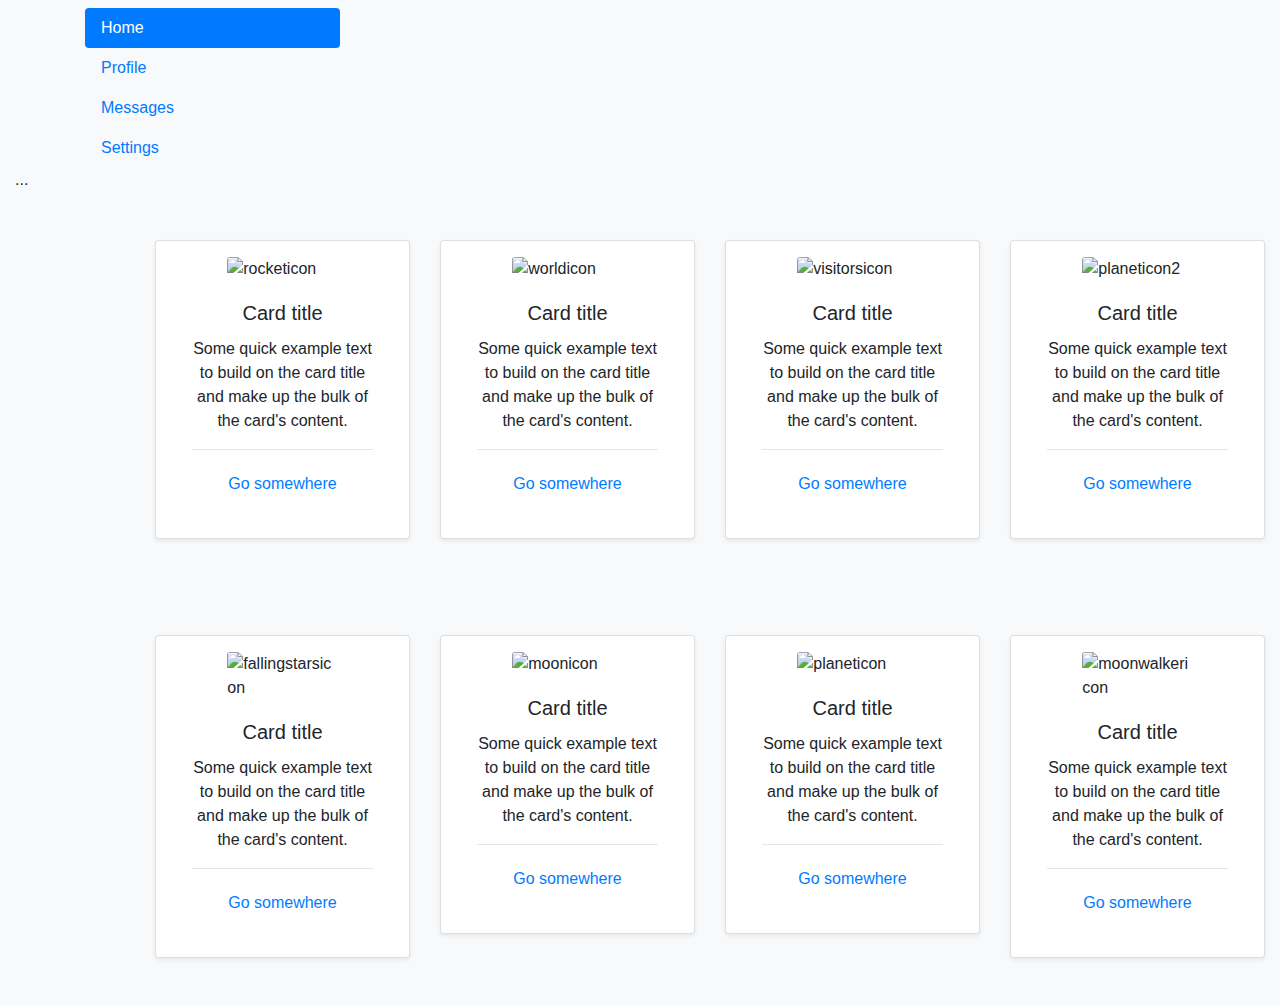
==== index.html @ 41a80973 "setup project fomp" ====
<!DOCTYPE html>
<html lang="en">
<head>
    <meta charset="UTF-8">
    <meta name="viewport" content="width=device-width, initial-scale=1.0">
    <meta http-equiv="X-UA-Compatible" content="ie=edge">
    <link rel="stylesheet" href="https://stackpath.bootstrapcdn.com/bootstrap/4.3.1/css/bootstrap.min.css" integrity="sha384-ggOyR0iXCbMQv3Xipma34MD+dH/1fQ784/j6cY/iJTQUOhcWr7x9JvoRxT2MZw1T" crossorigin="anonymous">
    <link href="https://fonts.googleapis.com/css?family=Quicksand" rel="stylesheet"> 
    <link href="https://fonts.googleapis.com/css?family=Open+Sans" rel="stylesheet"> 


    <title>FOMP</title>

</head>
<body>
       <meta charset="UTF-8">
    <meta name="viewport" content="width=device-width, initial-scale=1.0">
    <meta http-equiv="X-UA-Compatible" content="ie=edge">
    <link rel="stylesheet" href="https://stackpath.bootstrapcdn.com/bootstrap/4.3.1/css/bootstrap.min.css" integrity="sha384-ggOyR0iXCbMQv3Xipma34MD+dH/1fQ784/j6cY/iJTQUOhcWr7x9JvoRxT2MZw1T" crossorigin="anonymous">
    <title>Document</title>
</head>
<body class="background bg-light">
    
    <div class="container">
            <div class="row">
                    <div class="col-3  float-left pt-2">

                        
                            <div class="nav flex-column nav-pills" id="v-pills-tab" role="tablist" aria-orientation="vertical">
                                <a class="nav-link active" id="v-pills-home-tab" data-toggle="pill" href="#v-pills-home" role="tab" aria-controls="v-pills-home" aria-selected="true">Home</a>
                                 <a class="nav-link" id="v-pillscenter block mx-auto float-left margin=2 mx="-profile-tab" data-toggle="pill" href="#v-pills-profile" role="tab" aria-controls="v-pills-profile" aria-selected="false">Profile</a>
                                <a class="nav-link" id="v-pills-messages-tab" data-toggle="pill" href="#v-pills-messages" role="tab" aria-controls="v-pills-messages" aria-selected="false">Messages</a>
                                <a class="nav-link" id="v-pills-settings-tab" data-toggle="pill" href="#v-pills-settings" role="tab" aria-controls="v-pills-settings" aria-selected=":false">Settings</a>
                      </div></div></div>
                    </div>
                    <div class="col-9">
                      <div class="tab-content" id="v-pills-tabContent">
                        <div class="tab-pane fade show active" id="v-pills-home" role="tabpanel" aria-labelledby="v-pills-home-tab">...</div>
                        <div class="tab-pane fade" id="v-pills-profile" role="tabpanel" aria-labelledby="v-pills-profile-tab">...</div>
                        <div class="tab-pane fade" id="v-pills-messages" role="tabpanel" aria-labelledby="v-pills-messages-tab">...</div>
                        <div class="tab-pane fade" id="v-pills-settings" role="tabpanel" aria-labelledby="v-pills-settings-tab">...</div>
                      </div>
                    </div>
                  </div>
    </div>
<div class="container float-right">
        <div class="row">
            <div class="col">
                    <div class="card p-3 mt-5 shadow-sm p-3 mb-5 bg-white rounded">
                            <img src="resources/rocketicon.svg" class="w-50 m-auto card-img-top" alt="rocketicon">
                            <div class="card-body text-center ">
                              <h5 class="card-title">Card title</h5>
                              <p class="card-text">Some quick example text to build on the card title and make up the bulk of the card's content.</p>
                              <hr>
                              <a href="#" class="btn btn-outline-primary rounded-pill border-0">Go somewhere</a>
                            </div>
                          </div>
            </div>
            <div class="col">
                    <div class="card p-3 mt-5 shadow-sm p-3 mb-5 bg-white rounded">
                            <img src="resources/worldicon.svg" class="w-50 m-auto card-img-top" alt="worldicon">
                            <div class="card-body text-center ">
                              <h5 class="card-title">Card title</h5>
                              <p class="card-text">Some quick example text to build on the card title and make up the bulk of the card's content.</p>
                              <hr>
                              <a href="#" class="btn btn-outline-primary rounded-pill border-0">Go somewhere</a>
                            </div>
                          </div>
            </div>
            <div class="col">
                    <div class="card p-3 mt-5 shadow-sm p-3 mb-5 bg-white rounded">
                            <img src="resources/visitorsicon.png" class="w-50 m-auto card-img-top" alt="visitorsicon">
                            <div class="card-body text-center ">
                              <h5 class="card-title">Card title</h5>
                              <p class="card-text">Some quick example text to build on the card title and make up the bulk of the card's content.</p>
                              <hr>
                              <a href="#" class="btn btn-outline-primary rounded-pill border-0">Go somewhere</a>
                            </div>
                          </div>
            </div>
            <div class="col">
                    <div class="card p-3 mt-5 shadow-sm p-3 mb-5 bg-white rounded">
                            <img src="resources/planeticon2.png" class="w-50 m-auto card-img-top" alt="planeticon2">
                            <div class="card-body text-center ">
                              <h5 class="card-title">Card title</h5>
                              <p class="card-text">Some quick example text to build on the card title and make up the bulk of the card's content.</p>
                              <hr>
                              <a href="#" class="btn btn-outline-primary rounded-pill border-0">Go somewhere</a>
                            </div>
                          </div>
            </div> 
    </div> 
 <div class="row"> 
        <div class="col">
                <div class="card p-3 mt-5 shadow-sm p-3 mb-5 bg-white rounded">
                        <img src="resources/fallingstarsicon.svg" class="w-50 m-auto card-img-top" alt="fallingstarsicon">
                        <div class="card-body text-center ">
                          <h5 class="card-title">Card title</h5>
                          <p class="card-text">Some quick example text to build on the card title and make up the bulk of the card's content.</p>
                          <hr>
                          <a href="#" class="btn btn-outline-primary rounded-pill border-0">Go somewhere</a>
                        </div>
                      </div>
        </div>
        <div class="col">
                <div class="card p-3 mt-5 shadow-sm p-3 mb-5 bg-white rounded">
                        <img src="resources/moonicon.png" class="w-50 m-auto card-img-top" alt="moonicon">
                        <div class="card-body text-center ">
                          <h5 class="card-title">Card title</h5>
                          <p class="card-text">Some quick example text to build on the card title and make up the bulk of the card's content.</p>
                          <hr>
                          <a href="#" class="btn btn-outline-primary rounded-pill border-0">Go somewhere</a>
                        </div>
                      </div>
        </div>
        <div class="col">
                <div class="card p-3 mt-5 shadow-sm p-3 mb-5 bg-white rounded">
                        <img src="resources/planeticon .png" class="w-50 m-auto card-img-top" alt="planeticon ">
                        <div class="card-body text-center ">
                          <h5 class="card-title">Card title</h5>
                          <p class="card-text">Some quick example text to build on the card title and make up the bulk of the card's content.</p>
                          <hr>
                          <a href="#" class="btn btn-outline-primary rounded-pill border-0">Go somewhere</a>
                        </div>
                      </div>
        </div>
        <div class="col">
                <div class="card p-3 mt-5 shadow-sm p-3 mb-5 bg-white rounded">
                        <img src="resources/moonwalkericon.png" class="w-50 m-auto card-img-top" alt="moonwalkericon">
                        <div class="card-body text-center ">
                          <h5 class="card-title">Card title</h5>
                          <p class="card-text">Some quick example text to build on the card title and make up the bulk of the card's content.</p>
                          <hr>
                          <a href="#" class="btn btn-outline-primary rounded-pill border-0">Go somewhere</a>
                        </div>
                      </div>
        </div>
        
    </div>
</div>
</body>
<script src="https://code.jquery.com/jquery-3.3.1.slim.min.js" integrity="sha384-q8i/X+965DzO0rT7abK41JStQIAqVgRVzpbzo5smXKp4YfRvH+8abtTE1Pi6jizo" crossorigin="anonymous"></script>
<script src="https://cdnjs.cloudflare.com/ajax/libs/popper.js/1.14.7/umd/popper.min.js" integrity="sha384-UO2eT0CpHqdSJQ6hJty5KVphtPhzWj9WO1clHTMGa3JDZwrnQq4sF86dIHNDz0W1" crossorigin="anonymous"></script>
<script src="https://stackpath.bootstrapcdn.com/bootstrap/4.3.1/js/bootstrap.min.js" integrity="sha384-JjSmVgyd0p3pXB1rRibZUAYoIIy6OrQ6VrjIEaFf/nJGzIxFDsf4x0xIM+B07jRM" crossorigin="anonymous"></script>
</html>
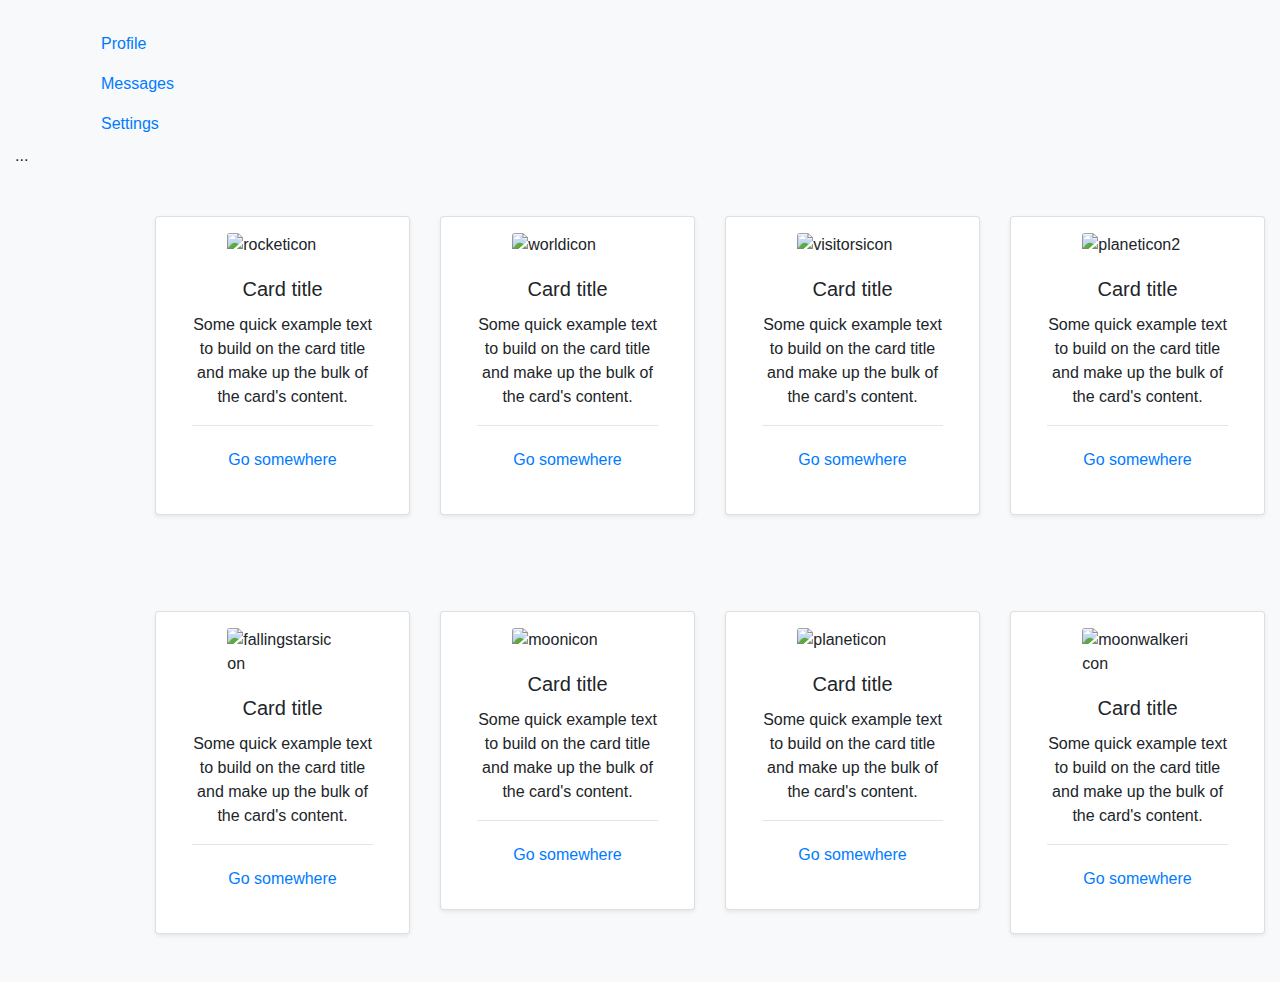
==== commit b08eb74b: "FOMP3" ====
--- a/index.html
+++ b/index.html
@@ -16,8 +16,7 @@
        <meta charset="UTF-8">
     <meta name="viewport" content="width=device-width, initial-scale=1.0">
     <meta http-equiv="X-UA-Compatible" content="ie=edge">
-    <link rel="stylesheet" href="https://stackpath.bootstrapcdn.com/bootstrap/4.3.1/css/bootstrap.min.css" integrity="sha384-ggOyR0iXCbMQv3Xipma34MD+dH/1fQ784/j6cY/iJTQUOhcWr7x9JvoRxT2MZw1T" crossorigin="anonymous">
-    <title>Document</title>
+
 </head>
 <body class="background bg-light">
     
@@ -26,8 +25,10 @@
                     <div class="col-3  float-left pt-2">
 
                         
-                            <div class="nav flex-column nav-pills" id="v-pills-tab" role="tablist" aria-orientation="vertical">
-                                <a class="nav-link active" id="v-pills-home-tab" data-toggle="pill" href="#v-pills-home" role="tab" aria-controls="v-pills-home" aria-selected="true">Home</a>
+                            <div class="body" id="v-pills-tab" role="tablist" aria-orientation="vertical">
+                                <a class="nav-link active" id="v-pills-home-tab" data-toggle="pill" href="#v-pills-home" role="tab" aria-controls="v-pills-home" aria-selected="true">
+
+                                </a>
                                  <a class="nav-link" id="v-pillscenter block mx-auto float-left margin=2 mx="-profile-tab" data-toggle="pill" href="#v-pills-profile" role="tab" aria-controls="v-pills-profile" aria-selected="false">Profile</a>
                                 <a class="nav-link" id="v-pills-messages-tab" data-toggle="pill" href="#v-pills-messages" role="tab" aria-controls="v-pills-messages" aria-selected="false">Messages</a>
                                 <a class="nav-link" id="v-pills-settings-tab" data-toggle="pill" href="#v-pills-settings" role="tab" aria-controls="v-pills-settings" aria-selected=":false">Settings</a>
@@ -47,7 +48,7 @@
         <div class="row">
             <div class="col">
                     <div class="card p-3 mt-5 shadow-sm p-3 mb-5 bg-white rounded">
-                            <img src="resources/rocketicon.svg" class="w-50 m-auto card-img-top" alt="rocketicon">
+                            <img src="RESOURCES/" class="w-50 m-auto card-img-top" alt="rocketicon">
                             <div class="card-body text-center ">
                               <h5 class="card-title">Card title</h5>
                               <p class="card-text">Some quick example text to build on the card title and make up the bulk of the card's content.</p>
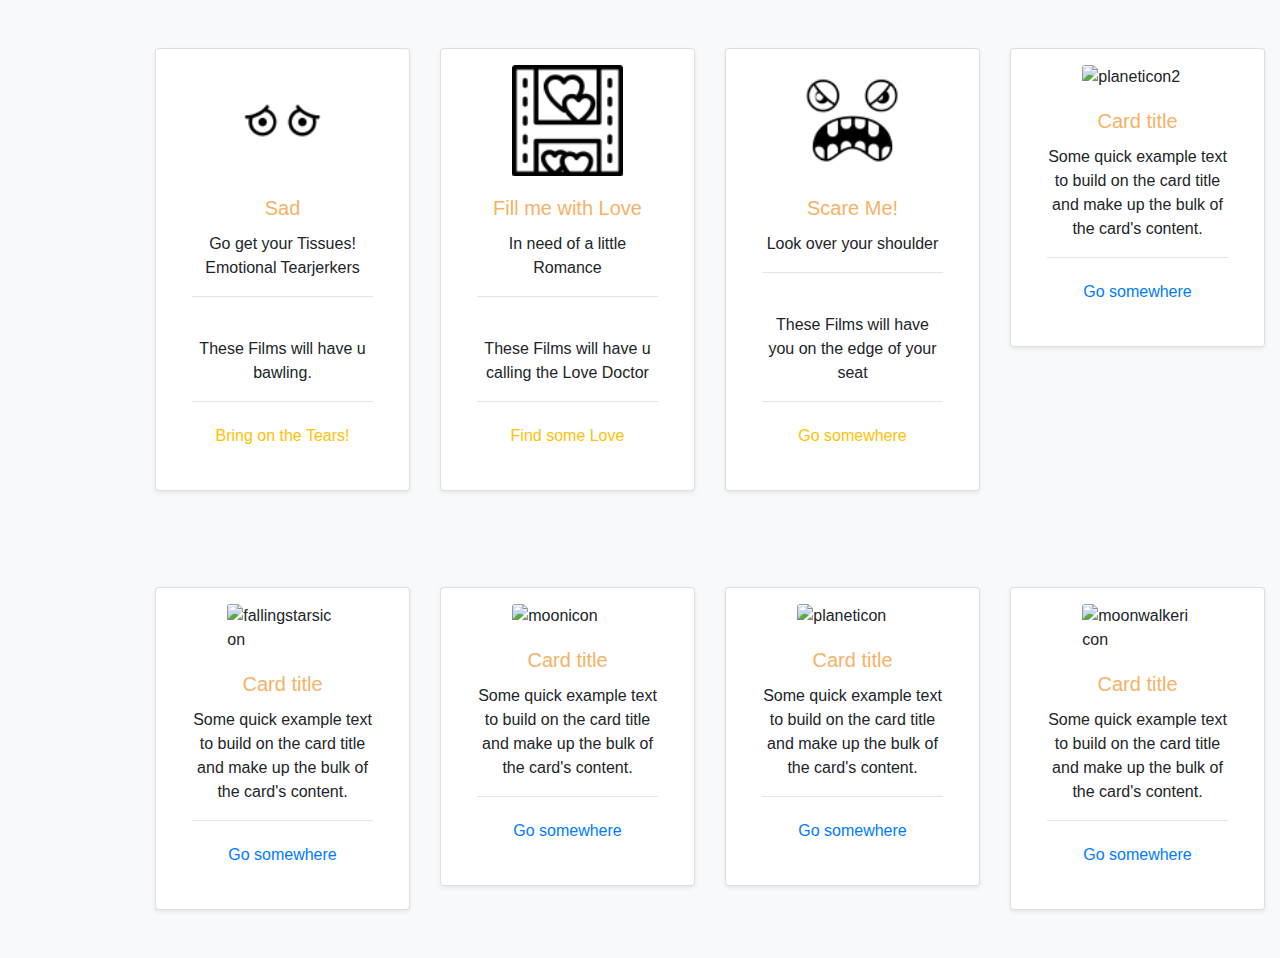
==== commit 8956b6e0: "FOMP" ====
--- a/index.html
+++ b/index.html
@@ -5,6 +5,7 @@
     <meta name="viewport" content="width=device-width, initial-scale=1.0">
     <meta http-equiv="X-UA-Compatible" content="ie=edge">
     <link rel="stylesheet" href="https://stackpath.bootstrapcdn.com/bootstrap/4.3.1/css/bootstrap.min.css" integrity="sha384-ggOyR0iXCbMQv3Xipma34MD+dH/1fQ784/j6cY/iJTQUOhcWr7x9JvoRxT2MZw1T" crossorigin="anonymous">
+    <link rel="stylesheet" href="stylesheet.css">
     <link href="https://fonts.googleapis.com/css?family=Quicksand" rel="stylesheet"> 
     <link href="https://fonts.googleapis.com/css?family=Open+Sans" rel="stylesheet"> 
 
@@ -22,60 +23,43 @@
     
     <div class="container">
             <div class="row">
-                    <div class="col-3  float-left pt-2">
-
-                        
-                            <div class="body" id="v-pills-tab" role="tablist" aria-orientation="vertical">
-                                <a class="nav-link active" id="v-pills-home-tab" data-toggle="pill" href="#v-pills-home" role="tab" aria-controls="v-pills-home" aria-selected="true">
-
-                                </a>
-                                 <a class="nav-link" id="v-pillscenter block mx-auto float-left margin=2 mx="-profile-tab" data-toggle="pill" href="#v-pills-profile" role="tab" aria-controls="v-pills-profile" aria-selected="false">Profile</a>
-                                <a class="nav-link" id="v-pills-messages-tab" data-toggle="pill" href="#v-pills-messages" role="tab" aria-controls="v-pills-messages" aria-selected="false">Messages</a>
-                                <a class="nav-link" id="v-pills-settings-tab" data-toggle="pill" href="#v-pills-settings" role="tab" aria-controls="v-pills-settings" aria-selected=":false">Settings</a>
-                      </div></div></div>
+                    
+        
                     </div>
-                    <div class="col-9">
-                      <div class="tab-content" id="v-pills-tabContent">
-                        <div class="tab-pane fade show active" id="v-pills-home" role="tabpanel" aria-labelledby="v-pills-home-tab">...</div>
-                        <div class="tab-pane fade" id="v-pills-profile" role="tabpanel" aria-labelledby="v-pills-profile-tab">...</div>
-                        <div class="tab-pane fade" id="v-pills-messages" role="tabpanel" aria-labelledby="v-pills-messages-tab">...</div>
-                        <div class="tab-pane fade" id="v-pills-settings" role="tabpanel" aria-labelledby="v-pills-settings-tab">...</div>
-                      </div>
-                    </div>
-                  </div>
+         </div>
     </div>
 <div class="container float-right">
         <div class="row">
             <div class="col">
                     <div class="card p-3 mt-5 shadow-sm p-3 mb-5 bg-white rounded">
-                            <img src="RESOURCES/" class="w-50 m-auto card-img-top" alt="rocketicon">
+                            <img src="RESOURCES/sad.png" class="w-50 m-auto card-img-top" alt="tearsicon">
                             <div class="card-body text-center ">
-                              <h5 class="card-title">Card title</h5>
-                              <p class="card-text">Some quick example text to build on the card title and make up the bulk of the card's content.</p>
+                              <h5 class="card-title"> Sad </h5>
+                              <p class="card-text"> Go get your Tissues! </br> Emotional Tearjerkers <hr></br> These Films will have u bawling.</p>
                               <hr>
-                              <a href="#" class="btn btn-outline-primary rounded-pill border-0">Go somewhere</a>
+                              <a href="#" class="btn btn-outline-warning rounded-pill border-0">Bring on the Tears!</a>
                             </div>
                           </div>
             </div>
             <div class="col">
                     <div class="card p-3 mt-5 shadow-sm p-3 mb-5 bg-white rounded">
-                            <img src="resources/worldicon.svg" class="w-50 m-auto card-img-top" alt="worldicon">
+                            <img src="RESOURCES/heartmovie.png" class="w-50 m-auto card-img-top" alt="lovedoctoricon">
                             <div class="card-body text-center ">
-                              <h5 class="card-title">Card title</h5>
-                              <p class="card-text">Some quick example text to build on the card title and make up the bulk of the card's content.</p>
+                              <h5 class="card-title">Fill me with Love</h5>
+                              <p class="card-text-"> In need of a little Romance <hr> </br> These Films will have u calling the Love Doctor </p>
                               <hr>
-                              <a href="#" class="btn btn-outline-primary rounded-pill border-0">Go somewhere</a>
+                              <a href="#" class="btn btn-outline-warning rounded-pill border-0"> Find some Love </a>
                             </div>
                           </div>
             </div>
             <div class="col">
                     <div class="card p-3 mt-5 shadow-sm p-3 mb-5 bg-white rounded">
-                            <img src="resources/visitorsicon.png" class="w-50 m-auto card-img-top" alt="visitorsicon">
+                            <img src="RESOURCES/monster.png" class="w-50 m-auto card-img-top" alt="monstericon">
                             <div class="card-body text-center ">
-                              <h5 class="card-title">Card title</h5>
-                              <p class="card-text">Some quick example text to build on the card title and make up the bulk of the card's content.</p>
+                              <h5 class="card-title">Scare Me!</h5>
+                              <p class="card-text"> Look over your shoulder <hr> </br> These Films will have you on the edge of your seat</p>
                               <hr>
-                              <a href="#" class="btn btn-outline-primary rounded-pill border-0">Go somewhere</a>
+                              <a href="#" class="btn btn-outline-warning rounded-pill border-0">Go somewhere</a>
                             </div>
                           </div>
             </div>
--- a/stylesheet.css
+++ b/stylesheet.css
@@ -0,0 +1,8 @@
+h1, title{ color: #f79d65
+    font-family: 'Quicksand', sans-serif;
+}
+body {color: #f27059
+    font-family: 'Open Sans', sans-serif;
+}
+
+h1, h2, h3, h4, h5 {color: #f7b267;}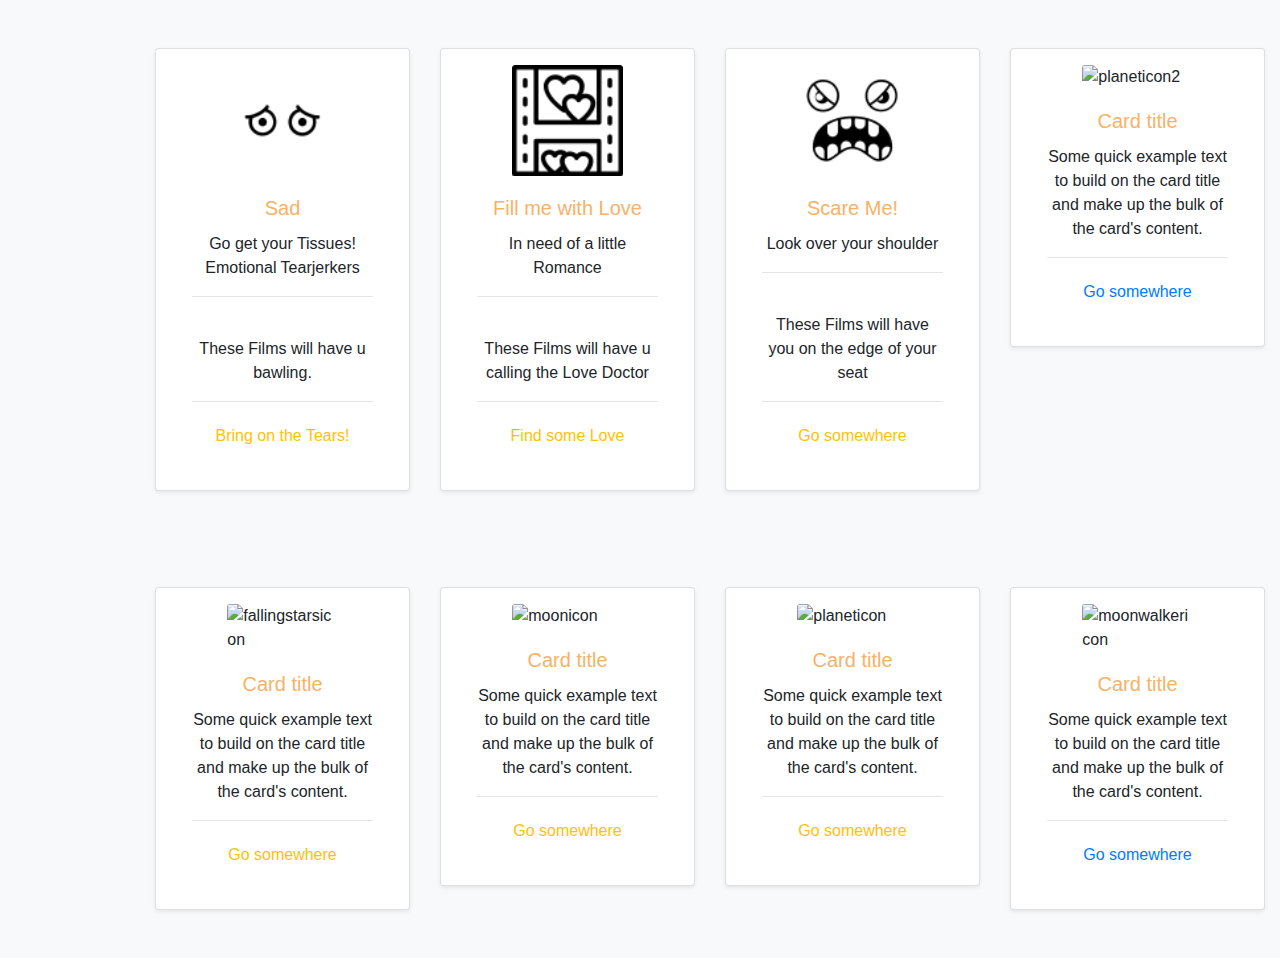
==== commit 1372b838: "fomp update" ====
--- a/index.html
+++ b/index.html
@@ -11,6 +11,7 @@
 
 
     <title>FOMP</title>
+
 
 </head>
 <body>
@@ -83,7 +84,7 @@
                           <h5 class="card-title">Card title</h5>
                           <p class="card-text">Some quick example text to build on the card title and make up the bulk of the card's content.</p>
                           <hr>
-                          <a href="#" class="btn btn-outline-primary rounded-pill border-0">Go somewhere</a>
+                          <a href="#" class="btn btn-outline-warning rounded-pill border-0">Go somewhere</a>
                         </div>
                       </div>
         </div>
@@ -94,7 +95,7 @@
                           <h5 class="card-title">Card title</h5>
                           <p class="card-text">Some quick example text to build on the card title and make up the bulk of the card's content.</p>
                           <hr>
-                          <a href="#" class="btn btn-outline-primary rounded-pill border-0">Go somewhere</a>
+                          <a href="#" class="btn btn-outline-warning rounded-pill border-0">Go somewhere</a>
                         </div>
                       </div>
         </div>
@@ -105,7 +106,7 @@
                           <h5 class="card-title">Card title</h5>
                           <p class="card-text">Some quick example text to build on the card title and make up the bulk of the card's content.</p>
                           <hr>
-                          <a href="#" class="btn btn-outline-primary rounded-pill border-0">Go somewhere</a>
+                          <a href="#" class="btn btn-outline-warning rounded-pill border-0">Go somewhere</a>
                         </div>
                       </div>
         </div>
--- a/stylesheet.css
+++ b/stylesheet.css
@@ -1,8 +1,14 @@
 h1, title{ color: #f79d65
     font-family: 'Quicksand', sans-serif;
 }
-body {color: #f27059
+body {background-color: cornsilk
+    color: #f27059
     font-family: 'Open Sans', sans-serif;
 }
+card { color: coral;}
 
-h1, h2, h3, h4, h5 {color: #f7b267;}+h1, h2, h3, h4, h5{
+    color: #f7b267;}
+
+
+
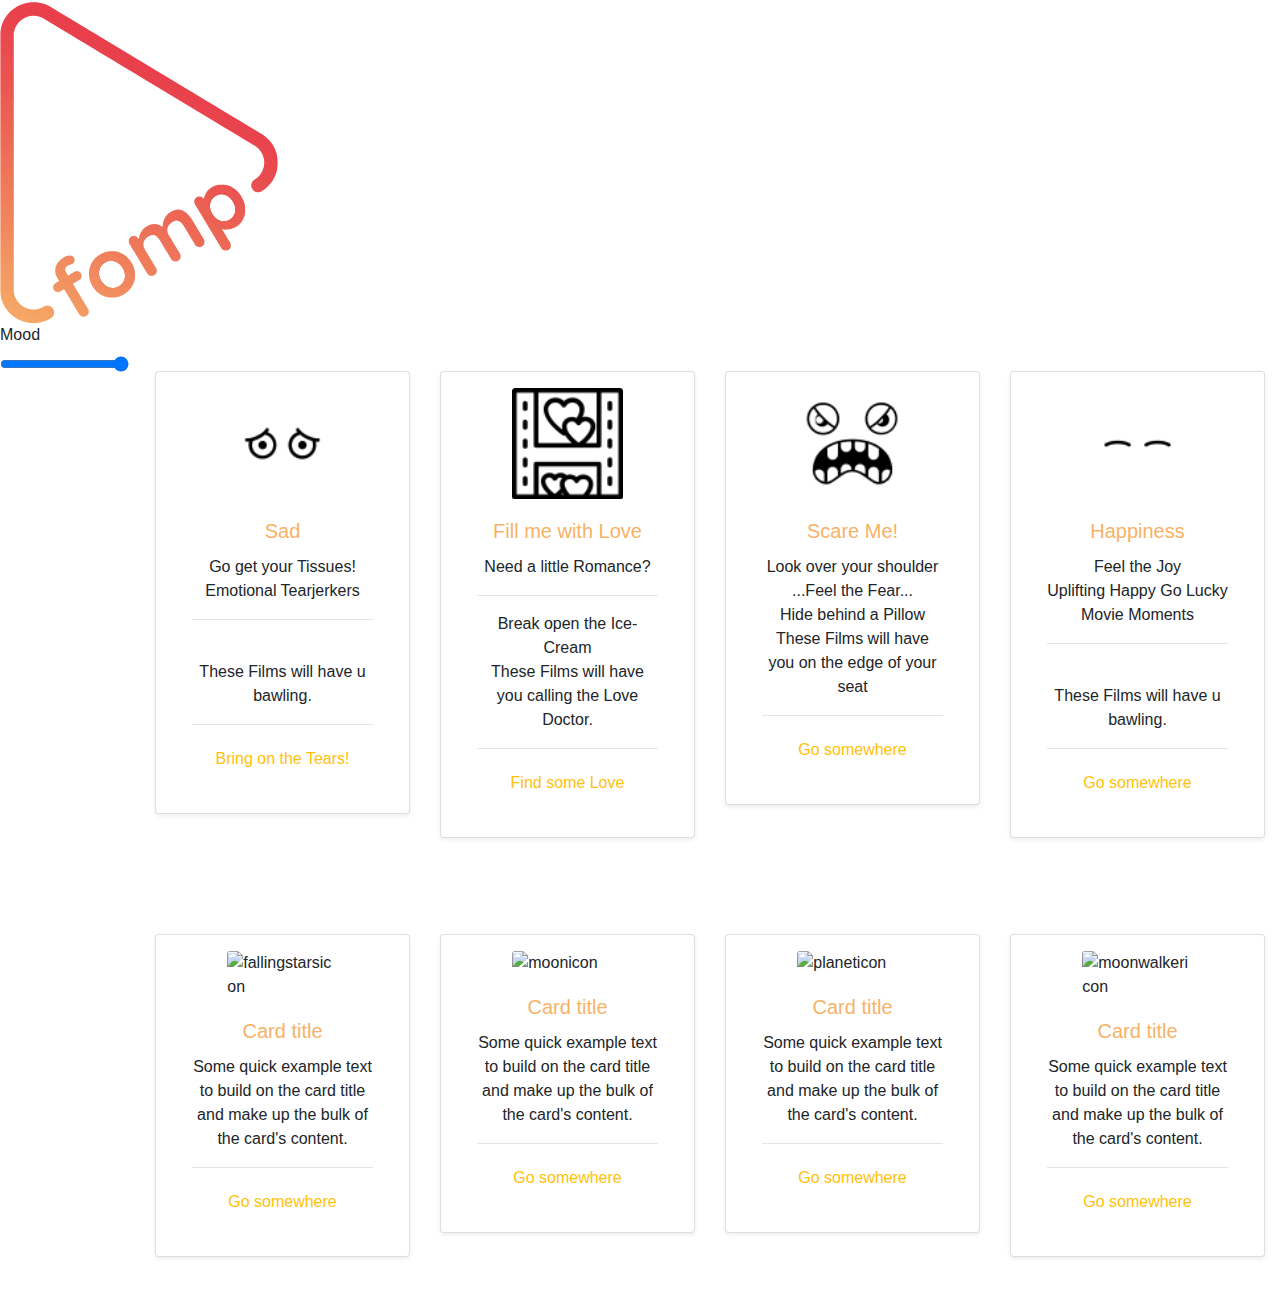
==== commit 7c21c68a: "changes features pages" ====
--- a/index.html
+++ b/index.html
@@ -18,11 +18,11 @@
        <meta charset="UTF-8">
     <meta name="viewport" content="width=device-width, initial-scale=1.0">
     <meta http-equiv="X-UA-Compatible" content="ie=edge">
-
+<img src="RESOURCES/logo.png" margin: 10px >
 </head>
-<body class="background bg-light">
+<body class="background color:">
     
-    <div class="container">
+  
             <div class="row">
                     
         
@@ -47,7 +47,7 @@
                             <img src="RESOURCES/heartmovie.png" class="w-50 m-auto card-img-top" alt="lovedoctoricon">
                             <div class="card-body text-center ">
                               <h5 class="card-title">Fill me with Love</h5>
-                              <p class="card-text-"> In need of a little Romance <hr> </br> These Films will have u calling the Love Doctor </p>
+                              <p class="card-text-"> Need a little Romance?  <hr> Break open the Ice-Cream </br> These Films will have you calling the Love Doctor. </p>
                               <hr>
                               <a href="#" class="btn btn-outline-warning rounded-pill border-0"> Find some Love </a>
                             </div>
@@ -55,10 +55,10 @@
             </div>
             <div class="col">
                     <div class="card p-3 mt-5 shadow-sm p-3 mb-5 bg-white rounded">
-                            <img src="RESOURCES/monster.png" class="w-50 m-auto card-img-top" alt="monstericon">
+                            <img src="RESOURCES/monster.png" class="w-50 m-auto card-img-top" alt="scarymonstericon">
                             <div class="card-body text-center ">
                               <h5 class="card-title">Scare Me!</h5>
-                              <p class="card-text"> Look over your shoulder <hr> </br> These Films will have you on the edge of your seat</p>
+                              <p class="card-text"> Look over your shoulder ...Feel the Fear... </br> Hide behind a Pillow </br> These Films will have you on the edge of your seat</p>
                               <hr>
                               <a href="#" class="btn btn-outline-warning rounded-pill border-0">Go somewhere</a>
                             </div>
@@ -66,12 +66,12 @@
             </div>
             <div class="col">
                     <div class="card p-3 mt-5 shadow-sm p-3 mb-5 bg-white rounded">
-                            <img src="resources/planeticon2.png" class="w-50 m-auto card-img-top" alt="planeticon2">
+                            <img src="RESOURCES/happy.png" class="w-50 m-auto card-img-top" alt="happy">
                             <div class="card-body text-center ">
-                              <h5 class="card-title">Card title</h5>
-                              <p class="card-text">Some quick example text to build on the card title and make up the bulk of the card's content.</p>
+                              <h5 class="card-title">Happiness</h5>
+                              <p class="card-text"> Feel the Joy </br> Uplifting Happy Go Lucky Movie Moments  <hr></br> These Films will have u bawling.</p>
                               <hr>
-                              <a href="#" class="btn btn-outline-primary rounded-pill border-0">Go somewhere</a>
+                              <a href="#" class="btn btn-outline-warning rounded-pill border-0">Go somewhere</a>
                             </div>
                           </div>
             </div> 
@@ -117,13 +117,16 @@
                           <h5 class="card-title">Card title</h5>
                           <p class="card-text">Some quick example text to build on the card title and make up the bulk of the card's content.</p>
                           <hr>
-                          <a href="#" class="btn btn-outline-primary rounded-pill border-0">Go somewhere</a>
+                          <a href="#" class="btn btn-outline-warning rounded-pill border-0">Go somewhere</a>
                         </div>
                       </div>
         </div>
         
     </div>
 </div>
+
+<label class="feelings" for="range" id="label">Mood</label>
+<input type="range" min="3" max="6" step="1" value="6" id="range">
 </body>
 <script src="https://code.jquery.com/jquery-3.3.1.slim.min.js" integrity="sha384-q8i/X+965DzO0rT7abK41JStQIAqVgRVzpbzo5smXKp4YfRvH+8abtTE1Pi6jizo" crossorigin="anonymous"></script>
 <script src="https://cdnjs.cloudflare.com/ajax/libs/popper.js/1.14.7/umd/popper.min.js" integrity="sha384-UO2eT0CpHqdSJQ6hJty5KVphtPhzWj9WO1clHTMGa3JDZwrnQq4sF86dIHNDz0W1" crossorigin="anonymous"></script>
--- a/stylesheet.css
+++ b/stylesheet.css
@@ -9,6 +9,6 @@
 
 h1, h2, h3, h4, h5{
     color: #f7b267;}
+   
 
 
-
